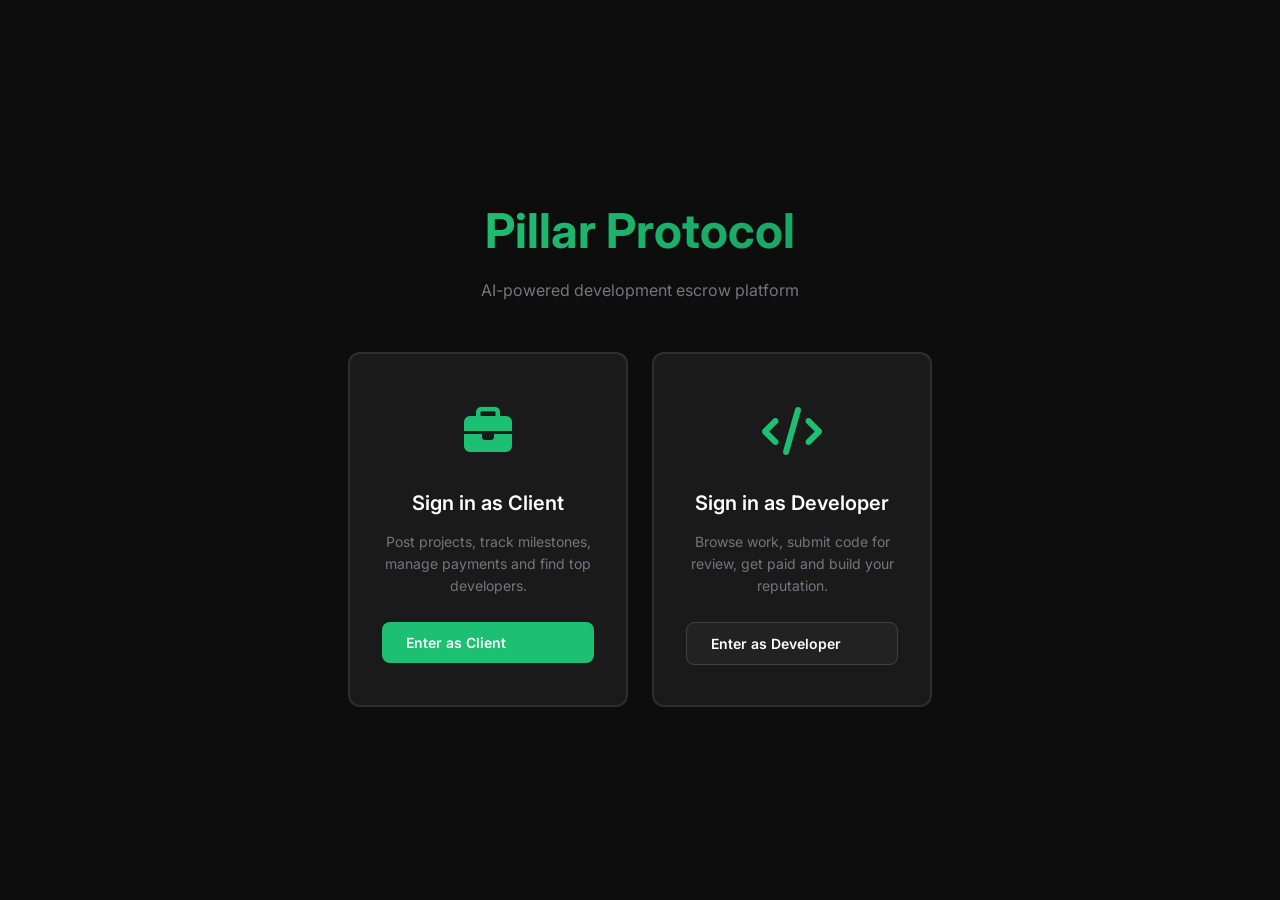
==== index.html @ 8ac26a9f "Fresh Start: Clean Architecture Overhaul" ====
<!DOCTYPE html>
<html lang="en">
<head>
    <meta charset="UTF-8">
    <meta name="viewport" content="width=device-width, initial-scale=1.0">
    <title>Pillar Protocol - AI Development Platform</title>
    <link rel="preconnect" href="https://fonts.googleapis.com">
    <link rel="preconnect" href="https://fonts.gstatic.com" crossorigin>
    <link href="https://fonts.googleapis.com/css2?family=Inter:wght@300;400;500;600;700&display=swap" rel="stylesheet">
    <link rel="stylesheet" href="https://cdnjs.cloudflare.com/ajax/libs/font-awesome/6.4.0/css/all.min.css">
    <link rel="stylesheet" href="style.css">
</head>
<body>

    <!-- ===================== ROLE SELECTION SCREEN ===================== -->
    <div id="role-selection" class="role-screen">
        <div class="role-hero">
            <h1 class="role-logo">Pillar Protocol</h1>
            <p class="role-tagline">AI-powered development escrow platform</p>
        </div>
        <div class="role-cards">
            <div class="role-card" onclick="enterAs('client')">
                <div class="role-icon"><i class="fas fa-briefcase"></i></div>
                <h2>Sign in as Client</h2>
                <p>Post projects, track milestones, manage payments and find top developers.</p>
                <button class="btn btn-primary role-btn">Enter as Client</button>
            </div>
            <div class="role-card" onclick="enterAs('developer')">
                <div class="role-icon"><i class="fas fa-code"></i></div>
                <h2>Sign in as Developer</h2>
                <p>Browse work, submit code for review, get paid and build your reputation.</p>
                <button class="btn btn-secondary role-btn">Enter as Developer</button>
            </div>
        </div>
    </div>

    <!-- ===================== CLIENT APP ===================== -->
    <div id="client-app" class="app-container" style="display:none;">
        <aside class="sidebar">
            <div class="sidebar-header">
                <h1 class="logo">Pillar</h1>
                <p class="logo-subtitle">Protocol</p>
            </div>
            <nav class="sidebar-nav">
                <button class="nav-item active" data-tab="c-dashboard">
                    <i class="fas fa-th-large"></i><span>Dashboard</span>
                </button>
                <button class="nav-item" data-tab="c-plan">
                    <i class="fas fa-compass"></i><span>Plan</span>
                </button>
                <button class="nav-item" data-tab="c-payment">
                    <i class="fas fa-credit-card"></i><span>Payment</span>
                </button>
                <button class="nav-item" data-tab="c-vendors">
                    <i class="fas fa-users"></i><span>Vendors</span>
                </button>
            </nav>
            <div class="sidebar-footer">
                <div class="user-info">
                    <div class="user-avatar"><i class="fas fa-briefcase"></i></div>
                    <div class="user-details">
                        <span class="role-label">Client</span>
                        <input type="text" id="client-user-id" class="user-id-input" placeholder="User ID" value="client-demo-123">
                    </div>
                </div>
                <button class="btn-switch-role" onclick="switchRole()">
                    <i class="fas fa-exchange-alt"></i> Switch Role
                </button>
            </div>
        </aside>

        <main class="main-content">

            <!-- CLIENT: Dashboard -->
            <div class="tab-content active" id="c-dashboard-tab">
                <div class="content-header">
                    <div><h2>My Orders</h2><p class="text-muted">Track all your projects and milestones</p></div>
                    <div style="display:flex;gap:8px;">
                        <button class="btn btn-secondary" onclick="loadClientDashboard()">
                            <i class="fas fa-sync"></i> Refresh
                        </button>
                        <button class="btn btn-primary" onclick="clientSwitchTab('c-plan')">
                            <i class="fas fa-plus"></i> New Project
                        </button>
                    </div>
                </div>
                <div id="client-orders-list">
                    <div class="empty-state">
                        <i class="fas fa-folder-open"></i>
                        <p>No projects yet. Start by creating a plan.</p>
                        <button class="btn btn-primary" onclick="clientSwitchTab('c-plan')">Create Project</button>
                    </div>
                </div>
            </div>

            <!-- CLIENT: Plan -->
            <div class="tab-content" id="c-plan-tab">
                <div class="content-header">
                    <div><h2>Project Planning</h2><p class="text-muted">Collaborate with AI to structure your project</p></div>
                    <button class="btn-icon" onclick="startNewConversation()" title="New Conversation">
                        <i class="fas fa-plus"></i>
                    </button>
                </div>
                <div class="chat-layout">
                    <div class="chat-area">
                        <div id="chat-messages" class="chat-messages"></div>
                        <div id="typing-indicator" class="typing-indicator" style="display: none;">
                            <div class="typing-dots"><span></span><span></span><span></span></div>
                            <span class="typing-text">Architect Agent is thinking...</span>
                        </div>
                    </div>
                    <div class="chat-input-container">
                        <textarea id="chat-input" class="chat-input" rows="1" placeholder="Describe your project or request changes..."></textarea>
                        <button class="btn-send" onclick="sendChatMessage()"><i class="fas fa-paper-plane"></i></button>
                    </div>
                    <div id="action-buttons" class="action-bar" style="display: none;">
                        <button class="btn btn-success" onclick="finalizeChecklist()">
                            <i class="fas fa-check"></i> Finalize Checklist
                        </button>
                        <button class="btn btn-secondary" onclick="showEstimatedPrice()">
                            <i class="fas fa-dollar-sign"></i> Show Price
                        </button>
                    </div>
                </div>
                <div id="current-milestones" class="milestones-section"></div>
            </div>

            <!-- CLIENT: Payment -->
            <div class="tab-content" id="c-payment-tab">
                <div class="content-header">
                    <div><h2>Payment</h2><p class="text-muted">Review and confirm your project payment</p></div>
                </div>
                <div id="payment-summary" class="payment-container"></div>
                <div id="payment-gateway" class="payment-gateway" style="display: none;">
                    <h3>Payment Gateway</h3>
                    <div class="payment-form">
                        <div class="form-group">
                            <label>Card Number</label>
                            <input type="text" class="form-input" placeholder="1234 5678 9012 3456" maxlength="19" id="card-number">
                        </div>
                        <div class="form-row">
                            <div class="form-group">
                                <label>Expiry Date</label>
                                <input type="text" class="form-input" placeholder="MM/YY" maxlength="5" id="card-expiry">
                            </div>
                            <div class="form-group">
                                <label>CVV</label>
                                <input type="text" class="form-input" placeholder="123" maxlength="3" id="card-cvv">
                            </div>
                        </div>
                        <div class="form-group">
                            <label>Cardholder Name</label>
                            <input type="text" class="form-input" placeholder="John Doe" id="card-name">
                        </div>
                    </div>
                </div>
                <div class="action-bar">
                    <button class="btn btn-success" onclick="confirmPayment()">
                        <i class="fas fa-check-circle"></i> Confirm Payment
                    </button>
                    <button class="btn btn-secondary" onclick="goBackToEdit()">
                        <i class="fas fa-arrow-left"></i> Back to Edit
                    </button>
                </div>
                <div id="payment-result"></div>
            </div>

            <!-- CLIENT: Vendors -->
            <div class="tab-content" id="c-vendors-tab">
                <div class="content-header">
                    <div><h2>Vendors</h2><p class="text-muted">Browse available developers and their reputation</p></div>
                </div>
                <div id="vendors-list" class="vendors-grid"></div>
            </div>

        </main>
    </div>

    <!-- ===================== DEVELOPER APP ===================== -->
    <div id="developer-app" class="app-container" style="display:none;">
        <aside class="sidebar">
            <div class="sidebar-header">
                <h1 class="logo">Pillar</h1>
                <p class="logo-subtitle">Protocol</p>
            </div>
            <nav class="sidebar-nav">
                <button class="nav-item active" data-tab="d-dashboard">
                    <i class="fas fa-th-large"></i><span>Dashboard</span>
                </button>
                <button class="nav-item" data-tab="d-submit">
                    <i class="fas fa-code"></i><span>Submit</span>
                </button>
                <button class="nav-item" data-tab="d-projects">
                    <i class="fas fa-folder-open"></i><span>Projects</span>
                </button>
                <button class="nav-item" data-tab="d-reputation">
                    <i class="fas fa-star"></i><span>Reputation</span>
                </button>
            </nav>
            <div class="sidebar-footer">
                <div class="user-info">
                    <div class="user-avatar"><i class="fas fa-code"></i></div>
                    <div class="user-details">
                        <span class="role-label">Developer</span>
                        <input type="text" id="dev-user-id" class="user-id-input" placeholder="User ID" value="dev-demo-123">
                    </div>
                </div>
                <button class="btn-switch-role" onclick="switchRole()">
                    <i class="fas fa-exchange-alt"></i> Switch Role
                </button>
            </div>
        </aside>

        <main class="main-content">

            <!-- DEV: Dashboard -->
            <div class="tab-content active" id="d-dashboard-tab">
                <div class="content-header">
                    <div><h2>My Work</h2><p class="text-muted">All assigned milestones and their status</p></div>
                    <button class="btn btn-secondary" onclick="loadDevDashboard()">
                        <i class="fas fa-sync"></i> Refresh
                    </button>
                </div>
                <div id="dev-work-list">
                    <div class="empty-state">
                        <i class="fas fa-tasks"></i>
                        <p>Enter your User ID in the sidebar and click Refresh to load your work.</p>
                    </div>
                </div>
            </div>

            <!-- DEV: Submit -->
            <div class="tab-content" id="d-submit-tab">
                <div class="content-header">
                    <div><h2>Submit Code</h2><p class="text-muted">Upload your code or fetch from GitHub for review</p></div>
                </div>
                <div class="form-container">
                    <div class="form-group">
                        <label>Project ID</label>
                        <input type="text" id="submit-project-id" class="form-input" placeholder="Enter project ID">
                        <button class="btn btn-secondary" style="margin-top: 8px;" onclick="loadProjectMilestones()">
                            <i class="fas fa-sync"></i> Load Milestones
                        </button>
                    </div>
                    <div id="milestone-selector" style="display: none; margin-bottom: 24px;">
                        <label>Select Milestone</label>
                        <div id="milestone-list" class="milestone-selector-list"></div>
                    </div>
                    <div class="form-group">
                        <label>Milestone ID</label>
                        <input type="text" id="submit-milestone-id" class="form-input" placeholder="Enter milestone ID or select above">
                    </div>
                    <div class="submit-tabs">
                        <button class="submit-tab-btn active" data-submit-tab="upload">
                            <i class="fas fa-upload"></i> Upload Files
                        </button>
                        <button class="submit-tab-btn" data-submit-tab="github">
                            <i class="fab fa-github"></i> Fetch from GitHub
                        </button>
                    </div>
                    <div id="upload-section" class="submit-section active">
                        <div class="form-group">
                            <label>Code Files</label>
                            <div class="file-upload-area">
                                <input type="file" id="code-files" multiple accept=".py,.js,.ts,.java,.cpp,.c,.go,.rs,.jsx,.tsx,.html,.css" hidden>
                                <button class="btn btn-secondary" onclick="document.getElementById('code-files').click()">
                                    <i class="fas fa-upload"></i> Choose Files
                                </button>
                                <div id="file-list" class="file-list"></div>
                            </div>
                        </div>
                    </div>
                    <div id="github-section" class="submit-section">
                        <div class="form-group">
                            <label>GitHub Repository URL</label>
                            <input type="text" id="github-repo" class="form-input" placeholder="https://github.com/username/repo">
                        </div>
                        <div class="form-group">
                            <label>Branch (optional)</label>
                            <input type="text" id="github-branch" class="form-input" placeholder="main" value="main">
                        </div>
                        <div class="form-group">
                            <label>Path (optional)</label>
                            <input type="text" id="github-path" class="form-input" placeholder="src/ (leave empty for root)">
                        </div>
                        <button class="btn btn-secondary" onclick="fetchFromGitHub()">
                            <i class="fab fa-github"></i> Fetch Repository
                        </button>
                        <div id="github-status" class="status-message"></div>
                    </div>
                    <button class="btn btn-primary" onclick="submitCode()">
                        <i class="fas fa-paper-plane"></i> Submit for Review
                    </button>
                    <div id="submit-result" class="result-container"></div>
                    <div id="pfi-gauge-container" class="pfi-container" style="display: none;">
                        <h3>Performance Score</h3>
                        <div class="pfi-score-display">
                            <div class="pfi-circle">
                                <span id="pfi-score" class="pfi-number">0</span>
                            </div>
                            <p class="text-muted">Your reputation score</p>
                        </div>
                    </div>
                </div>
            </div>

            <!-- DEV: Projects -->
            <div class="tab-content" id="d-projects-tab">
                <div class="content-header">
                    <div><h2>Projects</h2><p class="text-muted">View and manage project details</p></div>
                </div>
                <div class="form-container">
                    <div class="form-group">
                        <label>Project ID</label>
                        <div class="input-group">
                            <input type="text" id="view-project-id" class="form-input" placeholder="Enter project ID">
                            <button class="btn btn-primary" onclick="viewProject()">
                                <i class="fas fa-search"></i> Load
                            </button>
                        </div>
                    </div>
                    <div id="project-result" class="result-container"></div>
                </div>
            </div>

            <!-- DEV: Reputation -->
            <div class="tab-content" id="d-reputation-tab">
                <div class="content-header">
                    <div><h2>My Reputation</h2><p class="text-muted">Your performance history and score</p></div>
                </div>
                <div class="form-container">
                    <div class="form-group">
                        <label>User ID</label>
                        <div class="input-group">
                            <input type="text" id="reputation-user-id" class="form-input" placeholder="Enter user ID" value="dev-demo-123">
                            <button class="btn btn-primary" onclick="viewReputation()">
                                <i class="fas fa-search"></i> Load
                            </button>
                        </div>
                    </div>
                    <div id="reputation-result" class="result-container"></div>
                </div>
            </div>

        </main>
    </div>

    <!-- Loading Overlay -->
    <div id="loading" class="loading-overlay" style="display: none;">
        <div class="spinner"></div>
    </div>

    <!-- Toast Notification Container -->
    <div id="toast-container" class="toast-container"></div>

    <script src="script.js"></script>
</body>
</html>
---- style.css ----
/* Fiverr-inspired Dark Mode - Clean Professional UI */

:root {
    --bg-primary: #0d0d0d;
    --bg-secondary: #1a1a1a;
    --bg-tertiary: #222222;
    --bg-hover: #2a2a2a;
    
    --text-primary: #ffffff;
    --text-secondary: #b5b5b5;
    --text-muted: #74767e;
    
    --accent-primary: #1dbf73;
    --accent-hover: #19a463;
    --accent-light: rgba(29, 191, 115, 0.1);
    
    --border-color: #2e2e2e;
    --border-light: #404145;
    
    --success: #1dbf73;
    --warning: #ffbe5b;
    --error: #f74040;
    --info: #446ee7;
    
    --accent-green: #1dbf73;
    --accent-red: #f74040;
    
    --shadow-sm: 0 1px 3px rgba(0, 0, 0, 0.3);
    --shadow-md: 0 4px 12px rgba(0, 0, 0, 0.4);
    --shadow-lg: 0 8px 24px rgba(0, 0, 0, 0.5);
    
    --radius-sm: 4px;
    --radius-md: 8px;
    --radius-lg: 12px;
    
    --transition: all 0.2s ease;
}

* {
    margin: 0;
    padding: 0;
    box-sizing: border-box;
}

body {
    font-family: 'Inter', -apple-system, BlinkMacSystemFont, 'Segoe UI', sans-serif;
    background: var(--bg-primary);
    color: var(--text-primary);
    line-height: 1.6;
    overflow-x: hidden;
}

/* App Layout */
.app-container {
    display: flex;
    height: 100vh;
    overflow: hidden;
}

/* Sidebar */
.sidebar {
    width: 240px;
    background: var(--bg-secondary);
    border-right: 1px solid var(--border-color);
    display: flex;
    flex-direction: column;
    flex-shrink: 0;
}

.sidebar-header {
    padding: 24px 20px;
    border-bottom: 1px solid var(--border-color);
}

.logo {
    font-size: 24px;
    font-weight: 700;
    color: var(--text-primary);
    letter-spacing: -0.5px;
}

.logo-subtitle {
    font-size: 12px;
    color: var(--text-muted);
    font-weight: 500;
    text-transform: uppercase;
    letter-spacing: 1px;
    margin-top: 2px;
}

.sidebar-nav {
    flex: 1;
    padding: 16px 12px;
    overflow-y: auto;
}

.nav-item {
    display: flex;
    align-items: center;
    gap: 12px;
    width: 100%;
    padding: 12px 16px;
    background: transparent;
    border: none;
    border-radius: var(--radius-md);
    color: var(--text-secondary);
    font-size: 14px;
    font-weight: 500;
    cursor: pointer;
    transition: var(--transition);
    margin-bottom: 4px;
}

.nav-item:hover {
    background: var(--bg-hover);
    color: var(--text-primary);
}

.nav-item.active {
    background: var(--accent-light);
    color: var(--accent-primary);
}

.nav-item i {
    width: 20px;
    font-size: 16px;
}

.sidebar-footer {
    padding: 16px;
    border-top: 1px solid var(--border-color);
}

.user-info {
    display: flex;
    align-items: center;
    gap: 12px;
}

.user-avatar {
    width: 40px;
    height: 40px;
    border-radius: 50%;
    background: var(--bg-tertiary);
    display: flex;
    align-items: center;
    justify-content: center;
    color: var(--text-muted);
    flex-shrink: 0;
}

.user-details {
    flex: 1;
    min-width: 0;
}

.user-id-input {
    width: 100%;
    background: transparent;
    border: none;
    color: var(--text-primary);
    font-size: 13px;
    font-family: 'Inter', sans-serif;
    outline: none;
}

/* Main Content */
.main-content {
    flex: 1;
    overflow-y: auto;
    background: var(--bg-primary);
}

.tab-content {
    display: none;
    padding: 32px;
    max-width: 1200px;
    margin: 0 auto;
}

.tab-content.active {
    display: block;
    animation: fadeIn 0.2s ease;
}

@keyframes fadeIn {
    from {
        opacity: 0;
        transform: translateY(8px);
    }
    to {
        opacity: 1;
        transform: translateY(0);
    }
}

.content-header {
    display: flex;
    justify-content: space-between;
    align-items: flex-start;
    margin-bottom: 32px;
}

.content-header h2 {
    font-size: 28px;
    font-weight: 700;
    color: var(--text-primary);
    margin-bottom: 4px;
}

.text-muted {
    color: var(--text-muted);
    font-size: 14px;
}

/* Buttons */
.btn {
    display: inline-flex;
    align-items: center;
    gap: 8px;
    padding: 12px 24px;
    border: none;
    border-radius: var(--radius-md);
    font-size: 14px;
    font-weight: 600;
    font-family: 'Inter', sans-serif;
    cursor: pointer;
    transition: var(--transition);
    white-space: nowrap;
}

.btn-primary {
    background: var(--accent-primary);
    color: white;
}

.btn-primary:hover {
    background: var(--accent-hover);
    transform: translateY(-1px);
    box-shadow: var(--shadow-md);
}

.btn-secondary {
    background: var(--bg-tertiary);
    color: var(--text-primary);
    border: 1px solid var(--border-light);
}

.btn-secondary:hover {
    background: var(--bg-hover);
    border-color: var(--border-light);
}

.btn-success {
    background: var(--success);
    color: white;
}

.btn-success:hover {
    background: var(--accent-hover);
    transform: translateY(-1px);
}

.btn-icon {
    width: 40px;
    height: 40px;
    padding: 0;
    display: flex;
    align-items: center;
    justify-content: center;
    background: var(--bg-tertiary);
    border: 1px solid var(--border-light);
    border-radius: var(--radius-md);
    color: var(--text-secondary);
    cursor: pointer;
    transition: var(--transition);
}

.btn-icon:hover {
    background: var(--bg-hover);
    color: var(--text-primary);
}

.action-bar {
    display: flex;
    gap: 12px;
    margin-top: 24px;
    padding: 20px;
    background: var(--bg-secondary);
    border-radius: var(--radius-lg);
    border: 1px solid var(--border-color);
}

/* Chat Layout */
.chat-layout {
    background: var(--bg-secondary);
    border: 1px solid var(--border-color);
    border-radius: var(--radius-lg);
    overflow: hidden;
}

.chat-area {
    height: 500px;
    overflow-y: auto;
    padding: 24px;
}

.chat-messages {
    display: flex;
    flex-direction: column;
    gap: 16px;
}

.chat-message {
    max-width: 80%;
    padding: 16px;
    border-radius: var(--radius-lg);
    animation: slideUp 0.2s ease;
}

@keyframes slideUp {
    from {
        opacity: 0;
        transform: translateY(12px);
    }
    to {
        opacity: 1;
        transform: translateY(0);
    }
}

.chat-message.user {
    align-self: flex-end;
    background: var(--accent-primary);
    color: white;
    border-bottom-right-radius: 4px;
}

.chat-message.assistant {
    align-self: flex-start;
    background: var(--bg-tertiary);
    border: 1px solid var(--border-color);
    border-bottom-left-radius: 4px;
}

.message-header {
    font-size: 12px;
    font-weight: 600;
    text-transform: uppercase;
    letter-spacing: 0.5px;
    margin-bottom: 8px;
    opacity: 0.7;
}

.message-content {
    font-size: 14px;
    line-height: 1.6;
    white-space: pre-wrap;
}

.milestones-preview {
    margin-top: 16px;
    padding-top: 16px;
    border-top: 1px solid var(--border-color);
}

.milestone-preview {
    padding: 12px;
    background: var(--bg-primary);
    border-radius: var(--radius-md);
    margin-bottom: 8px;
    border-left: 3px solid var(--accent-primary);
}

.milestone-preview strong {
    display: block;
    color: var(--text-primary);
    margin-bottom: 4px;
}

.milestone-preview p {
    font-size: 13px;
    color: var(--text-secondary);
    margin: 4px 0;
}

.milestone-preview small {
    font-size: 12px;
    color: var(--text-muted);
}

/* Chat Input */
.chat-input-container {
    display: flex;
    gap: 12px;
    padding: 20px;
    border-top: 1px solid var(--border-color);
    background: var(--bg-tertiary);
}

.chat-input {
    flex: 1;
    padding: 12px 16px;
    background: var(--bg-primary);
    border: 1px solid var(--border-color);
    border-radius: var(--radius-md);
    color: var(--text-primary);
    font-size: 14px;
    font-family: 'Inter', sans-serif;
    resize: none;
    outline: none;
    transition: var(--transition);
    max-height: 120px;
}

.chat-input:focus {
    border-color: var(--accent-primary);
}

.btn-send {
    width: 48px;
    height: 48px;
    padding: 0;
    display: flex;
    align-items: center;
    justify-content: center;
    background: var(--accent-primary);
    border: none;
    border-radius: var(--radius-md);
    color: white;
    cursor: pointer;
    transition: var(--transition);
}

.btn-send:hover {
    background: var(--accent-hover);
    transform: scale(1.05);
}

/* Milestones Section */
.milestones-section {
    margin-top: 32px;
}

.milestones-section h3 {
    font-size: 18px;
    font-weight: 600;
    margin-bottom: 16px;
    color: var(--text-primary);
}

.milestone-card {
    background: var(--bg-secondary);
    border: 1px solid var(--border-color);
    border-radius: var(--radius-lg);
    padding: 20px;
    margin-bottom: 16px;
    transition: var(--transition);
}

.milestone-card:hover {
    border-color: var(--border-light);
    box-shadow: var(--shadow-sm);
}

.milestone-header {
    display: flex;
    justify-content: space-between;
    align-items: center;
    margin-bottom: 12px;
}

.milestone-title {
    font-size: 16px;
    font-weight: 600;
    color: var(--text-primary);
}

.milestone-description {
    font-size: 14px;
    color: var(--text-secondary);
    margin-bottom: 16px;
    line-height: 1.6;
}

.status-badge {
    display: inline-block;
    padding: 4px 12px;
    border-radius: 12px;
    font-size: 11px;
    font-weight: 600;
    text-transform: uppercase;
    letter-spacing: 0.5px;
}

.status-pending {
    background: rgba(255, 190, 91, 0.15);
    color: var(--warning);
}

.status-locked {
    background: rgba(68, 110, 231, 0.15);
    color: var(--info);
}

.status-released {
    background: rgba(29, 191, 115, 0.15);
    color: var(--success);
}

.status-disputed {
    background: rgba(247, 64, 64, 0.15);
    color: var(--error);
}

.status-draft {
    background: rgba(181, 181, 181, 0.15);
    color: var(--text-muted);
}

.requirements-list {
    list-style: none;
    margin-top: 12px;
}

.requirements-list li {
    padding: 8px 0;
    padding-left: 24px;
    position: relative;
    font-size: 13px;
    color: var(--text-secondary);
}

.requirements-list li:before {
    content: "•";
    position: absolute;
    left: 8px;
    color: var(--accent-primary);
    font-weight: bold;
}

/* Forms */
.form-container {
    max-width: 600px;
}

.form-group {
    margin-bottom: 24px;
}

.form-group label {
    display: block;
    font-size: 13px;
    font-weight: 600;
    color: var(--text-primary);
    margin-bottom: 8px;
}

.form-input {
    width: 100%;
    padding: 12px 16px;
    background: var(--bg-secondary);
    border: 1px solid var(--border-color);
    border-radius: var(--radius-md);
    color: var(--text-primary);
    font-size: 14px;
    font-family: 'Inter', sans-serif;
    transition: var(--transition);
    outline: none;
}

.form-input:focus {
    border-color: var(--accent-primary);
    background: var(--bg-tertiary);
}

.input-group {
    display: flex;
    gap: 12px;
}

.input-group .form-input {
    flex: 1;
}

/* File Upload */
.file-upload-area {
    padding: 24px;
    background: var(--bg-secondary);
    border: 2px dashed var(--border-color);
    border-radius: var(--radius-lg);
    text-align: center;
    transition: var(--transition);
}

.file-upload-area:hover {
    border-color: var(--border-light);
}

.file-list {
    margin-top: 16px;
    text-align: left;
}

.file-list p {
    font-size: 13px;
    font-weight: 600;
    color: var(--text-primary);
    margin-bottom: 8px;
}

.file-list div {
    padding: 8px 12px;
    background: var(--bg-tertiary);
    border-radius: var(--radius-sm);
    font-size: 13px;
    color: var(--text-secondary);
    margin-bottom: 4px;
}

/* Payment */
.payment-container {
    background: var(--bg-secondary);
    border: 1px solid var(--border-color);
    border-radius: var(--radius-lg);
    padding: 32px;
    margin-bottom: 24px;
}

.payment-container h3 {
    font-size: 20px;
    font-weight: 600;
    margin-bottom: 24px;
}

.payment-details {
    background: var(--bg-tertiary);
    padding: 20px;
    border-radius: var(--radius-md);
    margin-bottom: 24px;
}

.payment-details p {
    display: flex;
    justify-content: space-between;
    padding: 8px 0;
    font-size: 14px;
}

.price-highlight {
    font-size: 32px;
    font-weight: 700;
    color: var(--accent-primary);
}

.payment-milestone {
    display: flex;
    justify-content: space-between;
    padding: 12px;
    background: var(--bg-tertiary);
    border-radius: var(--radius-md);
    margin-bottom: 8px;
    font-size: 14px;
}

/* PFI Score */
.pfi-container {
    margin-top: 32px;
    padding: 32px;
    background: var(--bg-secondary);
    border: 1px solid var(--border-color);
    border-radius: var(--radius-lg);
    text-align: center;
}

.pfi-score-display {
    margin-top: 24px;
}

.pfi-circle {
    width: 160px;
    height: 160px;
    margin: 0 auto;
    border-radius: 50%;
    background: linear-gradient(135deg, var(--accent-primary), var(--info));
    display: flex;
    align-items: center;
    justify-content: center;
    box-shadow: var(--shadow-lg);
    position: relative;
}

.pfi-circle::before {
    content: '';
    position: absolute;
    inset: 8px;
    background: var(--bg-secondary);
    border-radius: 50%;
}

.pfi-number {
    position: relative;
    z-index: 1;
    font-size: 48px;
    font-weight: 700;
    color: var(--text-primary);
}

/* Result Containers */
.result-container {
    margin-top: 24px;
}

.success-message {
    padding: 16px;
    background: rgba(29, 191, 115, 0.1);
    border: 1px solid var(--success);
    border-radius: var(--radius-md);
    color: var(--success);
    font-size: 14px;
}

.error-message {
    padding: 16px;
    background: rgba(247, 64, 64, 0.1);
    border: 1px solid var(--error);
    border-radius: var(--radius-md);
    color: var(--error);
    font-size: 14px;
}

/* Loading Overlay */
.loading-overlay {
    position: fixed;
    inset: 0;
    background: rgba(13, 13, 13, 0.9);
    display: flex;
    align-items: center;
    justify-content: center;
    z-index: 9999;
    backdrop-filter: blur(4px);
}

.spinner {
    width: 48px;
    height: 48px;
    border: 4px solid var(--bg-tertiary);
    border-top-color: var(--accent-primary);
    border-radius: 50%;
    animation: spin 0.8s linear infinite;
}

@keyframes spin {
    to {
        transform: rotate(360deg);
    }
}

/* Scrollbar */
::-webkit-scrollbar {
    width: 8px;
    height: 8px;
}

::-webkit-scrollbar-track {
    background: var(--bg-primary);
}

::-webkit-scrollbar-thumb {
    background: var(--bg-tertiary);
    border-radius: 4px;
}

::-webkit-scrollbar-thumb:hover {
    background: var(--bg-hover);
}

/* Responsive */
@media (max-width: 768px) {
    .sidebar {
        width: 200px;
    }
    
    .tab-content {
        padding: 20px;
    }
    
    .chat-message {
        max-width: 90%;
    }
    
    .action-bar {
        flex-direction: column;
    }
    
    .btn {
        width: 100%;
        justify-content: center;
    }
}

/* Milestone Selector */
.milestone-selector-list {
    display: flex;
    flex-direction: column;
    gap: 8px;
    margin-top: 12px;
}

.milestone-selector-item {
    padding: 12px 16px;
    background: var(--bg-secondary);
    border: 2px solid var(--border-color);
    border-radius: var(--radius-md);
    cursor: pointer;
    transition: var(--transition);
    display: flex;
    justify-content: space-between;
    align-items: center;
}

.milestone-selector-item:hover {
    border-color: var(--accent-primary);
    background: var(--bg-tertiary);
}

.milestone-selector-item.selected {
    border-color: var(--accent-primary);
    background: var(--accent-light);
}

.milestone-selector-title {
    font-weight: 600;
    color: var(--text-primary);
    font-size: 14px;
}

.milestone-selector-id {
    font-size: 12px;
    color: var(--text-muted);
    font-family: 'Courier New', monospace;
}

/* Typing Indicator */
.typing-indicator {
    display: flex;
    align-items: center;
    gap: 12px;
    padding: 16px;
    background: var(--bg-tertiary);
    border: 1px solid var(--border-color);
    border-radius: var(--radius-lg);
    max-width: 80%;
    margin-top: 16px;
    animation: slideUp 0.2s ease;
}

.typing-dots {
    display: flex;
    gap: 6px;
}

.typing-dots span {
    width: 8px;
    height: 8px;
    background: var(--accent-primary);
    border-radius: 50%;
    animation: typingBounce 1.4s infinite;
}

.typing-dots span:nth-child(2) {
    animation-delay: 0.2s;
}

.typing-dots span:nth-child(3) {
    animation-delay: 0.4s;
}

@keyframes typingBounce {
    0%, 60%, 100% {
        transform: translateY(0);
        opacity: 0.7;
    }
    30% {
        transform: translateY(-10px);
        opacity: 1;
    }
}

.typing-text {
    font-size: 13px;
    color: var(--text-muted);
    font-style: italic;
}

/* Toast Notifications */
.toast-container {
    position: fixed;
    top: 20px;
    right: 20px;
    z-index: 10000;
    display: flex;
    flex-direction: column;
    gap: 12px;
    max-width: 400px;
}

.toast {
    padding: 16px 20px;
    background: var(--bg-secondary);
    border: 1px solid var(--border-color);
    border-radius: var(--radius-lg);
    box-shadow: var(--shadow-lg);
    display: flex;
    align-items: center;
    gap: 12px;
    animation: slideInRight 0.3s ease;
}

@keyframes slideInRight {
    from {
        transform: translateX(400px);
        opacity: 0;
    }
    to {
        transform: translateX(0);
        opacity: 1;
    }
}

.toast.success {
    border-left: 4px solid var(--success);
}

.toast.error {
    border-left: 4px solid var(--error);
}

.toast.info {
    border-left: 4px solid var(--info);
}

.toast.warning {
    border-left: 4px solid var(--warning);
}

.toast-icon {
    font-size: 20px;
    flex-shrink: 0;
}

.toast.success .toast-icon {
    color: var(--success);
}

.toast.error .toast-icon {
    color: var(--error);
}

.toast.info .toast-icon {
    color: var(--info);
}

.toast.warning .toast-icon {
    color: var(--warning);
}

.toast-content {
    flex: 1;
}

.toast-title {
    font-weight: 600;
    font-size: 14px;
    margin-bottom: 4px;
}

.toast-message {
    font-size: 13px;
    color: var(--text-secondary);
}

.toast-close {
    background: none;
    border: none;
    color: var(--text-muted);
    cursor: pointer;
    font-size: 18px;
    padding: 0;
    width: 24px;
    height: 24px;
    display: flex;
    align-items: center;
    justify-content: center;
    border-radius: 4px;
    transition: var(--transition);
}

.toast-close:hover {
    background: var(--bg-hover);
    color: var(--text-primary);
}

/* Payment Gateway */
.payment-gateway {
    background: var(--bg-secondary);
    border: 1px solid var(--border-color);
    border-radius: var(--radius-lg);
    padding: 32px;
    margin-bottom: 24px;
}

.payment-gateway h3 {
    font-size: 18px;
    font-weight: 600;
    margin-bottom: 24px;
}

.payment-form {
    max-width: 500px;
}

.form-row {
    display: grid;
    grid-template-columns: 2fr 1fr;
    gap: 16px;
}

/* Submit Tabs */
.submit-tabs {
    display: flex;
    gap: 8px;
    margin-bottom: 24px;
    border-bottom: 2px solid var(--border-color);
}

.submit-tab-btn {
    display: flex;
    align-items: center;
    gap: 8px;
    padding: 12px 24px;
    background: transparent;
    border: none;
    border-bottom: 2px solid transparent;
    color: var(--text-secondary);
    font-size: 14px;
    font-weight: 500;
    cursor: pointer;
    transition: var(--transition);
    margin-bottom: -2px;
}

.submit-tab-btn:hover {
    color: var(--text-primary);
}

.submit-tab-btn.active {
    color: var(--accent-primary);
    border-bottom-color: var(--accent-primary);
}

.submit-section {
    display: none;
}

.submit-section.active {
    display: block;
}

.status-message {
    margin-top: 16px;
    padding: 12px;
    border-radius: var(--radius-md);
    font-size: 13px;
}

.status-message.success {
    background: rgba(29, 191, 115, 0.1);
    border: 1px solid var(--success);
    color: var(--success);
}

.status-message.error {
    background: rgba(247, 64, 64, 0.1);
    border: 1px solid var(--error);
    color: var(--error);
}

.status-message.info {
    background: rgba(68, 110, 231, 0.1);
    border: 1px solid var(--info);
    color: var(--info);
}

/* Empty state */
.empty-state {
    display: flex;
    flex-direction: column;
    align-items: center;
    justify-content: center;
    padding: 60px 20px;
    color: var(--text-muted);
    text-align: center;
    gap: 16px;
}

.empty-state i {
    font-size: 48px;
    opacity: 0.4;
}

.empty-state p {
    font-size: 14px;
    max-width: 300px;
}

/* btn-danger (not in clean section) */
.btn-danger {
    display: inline-flex;
    align-items: center;
    gap: 8px;
    padding: 8px 16px;
    background: rgba(247, 64, 64, 0.15);
    color: var(--error);
    border: 1px solid var(--error);
    border-radius: var(--radius-md);
    font-size: 13px;
    font-weight: 600;
    font-family: 'Inter', sans-serif;
    cursor: pointer;
    transition: var(--transition);
}

.btn-danger:hover {
    background: rgba(247, 64, 64, 0.25);
}

.btn-danger:disabled {
    opacity: 0.3;
    cursor: not-allowed;
}

/* ============================================
   ROLE SELECTION SCREEN
   ============================================ */

.role-screen {
    display: flex;
    flex-direction: column;
    align-items: center;
    justify-content: center;
    min-height: 100vh;
    background: var(--bg-primary);
    padding: 40px 20px;
}

.role-hero {
    text-align: center;
    margin-bottom: 48px;
}

.role-logo {
    font-size: 48px;
    font-weight: 700;
    background: linear-gradient(135deg, var(--accent-primary), var(--accent-hover));
    -webkit-background-clip: text;
    -webkit-text-fill-color: transparent;
    background-clip: text;
    margin: 0 0 8px 0;
}

.role-tagline {
    color: var(--text-muted);
    font-size: 16px;
    margin: 0;
}

.role-cards {
    display: flex;
    gap: 24px;
    flex-wrap: wrap;
    justify-content: center;
}

.role-card {
    background: var(--bg-secondary);
    border: 2px solid var(--border-color);
    border-radius: var(--radius-lg);
    padding: 40px 32px;
    width: 280px;
    text-align: center;
    cursor: pointer;
    transition: var(--transition);
}

.role-card:hover {
    border-color: var(--accent-primary);
    transform: translateY(-4px);
    box-shadow: 0 12px 40px rgba(99, 102, 241, 0.2);
}

.role-icon {
    font-size: 48px;
    color: var(--accent-primary);
    margin-bottom: 16px;
}

.role-card h2 {
    font-size: 20px;
    font-weight: 600;
    margin: 0 0 12px 0;
    color: var(--text-primary);
}

.role-card p {
    color: var(--text-muted);
    font-size: 14px;
    line-height: 1.6;
    margin: 0 0 24px 0;
}

.role-btn {
    width: 100%;
}

/* ============================================
   SIDEBAR ROLE ELEMENTS
   ============================================ */

.role-label {
    font-size: 11px;
    text-transform: uppercase;
    letter-spacing: 0.08em;
    color: var(--accent-primary);
    font-weight: 600;
    display: block;
    margin-bottom: 4px;
}

.btn-switch-role {
    width: 100%;
    padding: 8px 12px;
    background: transparent;
    border: 1px solid var(--border-color);
    border-radius: var(--radius-sm);
    color: var(--text-muted);
    font-size: 13px;
    cursor: pointer;
    transition: var(--transition);
    margin-top: 12px;
    display: flex;
    align-items: center;
    justify-content: center;
    gap: 8px;
}

.btn-switch-role:hover {
    border-color: var(--accent-primary);
    color: var(--accent-primary);
}

/* ============================================
   VENDORS GRID
   ============================================ */

.vendors-grid {
    display: grid;
    grid-template-columns: repeat(auto-fill, minmax(220px, 1fr));
    gap: 20px;
    padding: 4px;
}

.vendor-card {
    background: var(--bg-secondary);
    border: 1px solid var(--border-color);
    border-radius: var(--radius-md);
    padding: 24px 20px;
    text-align: center;
    transition: var(--transition);
}

.vendor-card:hover {
    border-color: var(--accent-primary);
    transform: translateY(-2px);
}

.vendor-avatar {
    width: 56px;
    height: 56px;
    border-radius: 50%;
    display: flex;
    align-items: center;
    justify-content: center;
    font-size: 20px;
    font-weight: 700;
    color: #fff;
    margin: 0 auto 12px;
}

.vendor-name {
    font-weight: 600;
    font-size: 15px;
    color: var(--text-primary);
    margin-bottom: 10px;
}

.vendor-skills {
    display: flex;
    flex-wrap: wrap;
    gap: 6px;
    justify-content: center;
    margin-bottom: 14px;
}

.skill-tag {
    background: rgba(99, 102, 241, 0.15);
    color: var(--accent-primary);
    border-radius: 20px;
    padding: 2px 10px;
    font-size: 11px;
    font-weight: 500;
}

.vendor-meta {
    display: flex;
    justify-content: center;
    gap: 16px;
    font-size: 13px;
    color: var(--text-muted);
    margin-bottom: 10px;
}

.vendor-rep {
    font-size: 15px;
    font-weight: 600;
}

/* ============================================
   ORDERS TABLE
   ============================================ */

.orders-table-wrap {
    overflow-x: auto;
    border-radius: var(--radius-md);
    border: 1px solid var(--border-color);
}

.orders-table {
    width: 100%;
    border-collapse: collapse;
    font-size: 14px;
}

.orders-table th {
    background: var(--bg-secondary);
    padding: 12px 16px;
    text-align: left;
    font-weight: 600;
    color: var(--text-muted);
    font-size: 12px;
    text-transform: uppercase;
    letter-spacing: 0.05em;
    border-bottom: 1px solid var(--border-color);
}

.orders-table td {
    padding: 12px 16px;
    border-bottom: 1px solid var(--border-color);
    color: var(--text-primary);
    vertical-align: middle;
}

.orders-table tr:last-child td {
    border-bottom: none;
}

.orders-table tr:hover td {
    background: var(--bg-hover);
}
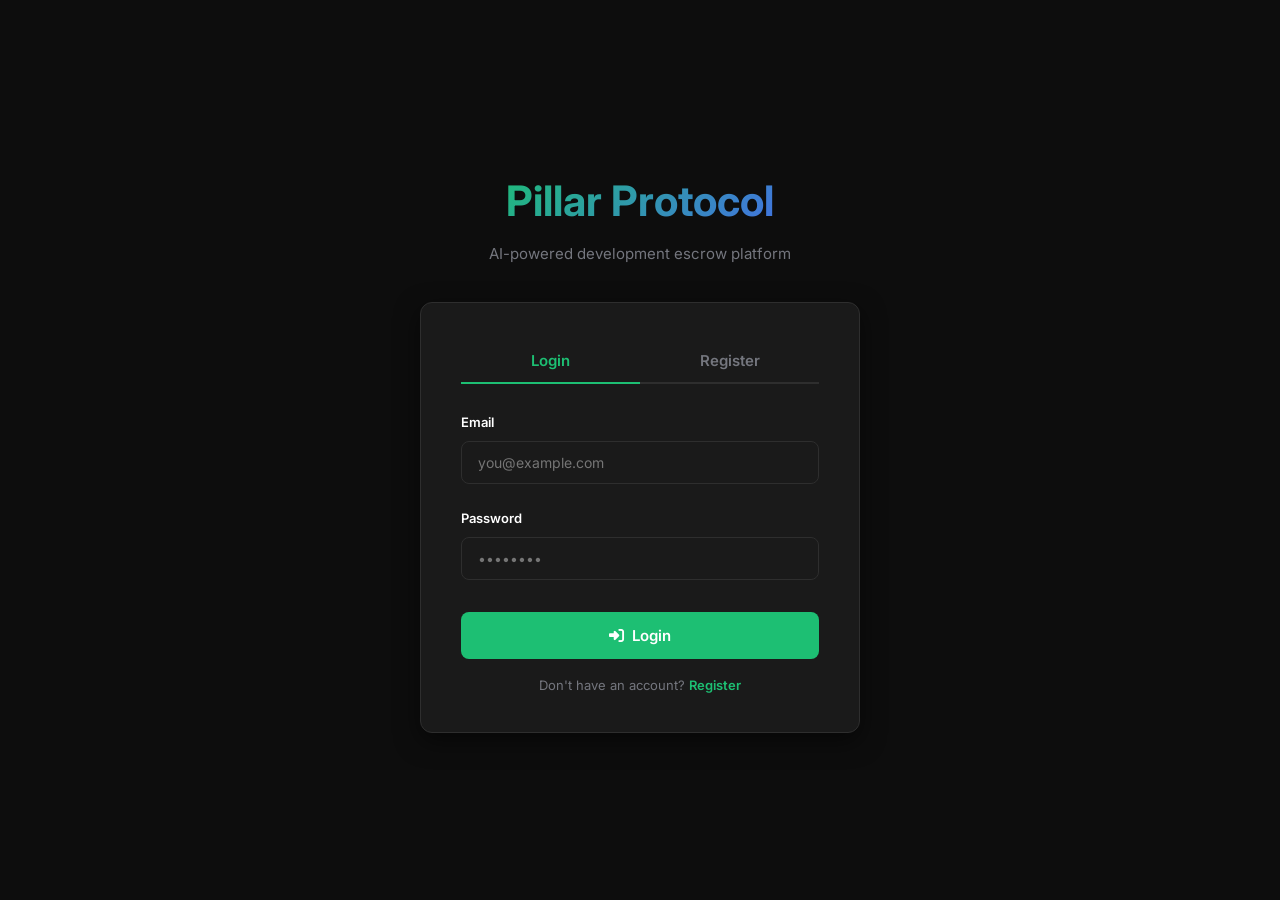
==== commit d521c414: "feat: strict architect agent with high-level questioning, deadline support, single developer selecti" ====
--- a/index.html
+++ b/index.html
@@ -12,24 +12,73 @@
 </head>
 <body>
 
-    <!-- ===================== ROLE SELECTION SCREEN ===================== -->
-    <div id="role-selection" class="role-screen">
-        <div class="role-hero">
-            <h1 class="role-logo">Pillar Protocol</h1>
-            <p class="role-tagline">AI-powered development escrow platform</p>
+    <!-- ===================== AUTH SCREEN ===================== -->
+    <div id="auth-screen" class="auth-screen">
+        <div class="auth-hero">
+            <h1 class="auth-logo">Pillar Protocol</h1>
+            <p class="auth-tagline">AI-powered development escrow platform</p>
         </div>
-        <div class="role-cards">
-            <div class="role-card" onclick="enterAs('client')">
-                <div class="role-icon"><i class="fas fa-briefcase"></i></div>
-                <h2>Sign in as Client</h2>
-                <p>Post projects, track milestones, manage payments and find top developers.</p>
-                <button class="btn btn-primary role-btn">Enter as Client</button>
-            </div>
-            <div class="role-card" onclick="enterAs('developer')">
-                <div class="role-icon"><i class="fas fa-code"></i></div>
-                <h2>Sign in as Developer</h2>
-                <p>Browse work, submit code for review, get paid and build your reputation.</p>
-                <button class="btn btn-secondary role-btn">Enter as Developer</button>
+
+        <div class="auth-card">
+            <!-- Tab switcher -->
+            <div class="auth-tabs">
+                <button class="auth-tab active" onclick="switchAuthTab('login')">Login</button>
+                <button class="auth-tab" onclick="switchAuthTab('register')">Register</button>
+            </div>
+
+            <!-- LOGIN FORM -->
+            <div id="login-form" class="auth-form active">
+                <div class="form-group">
+                    <label>Email</label>
+                    <input type="email" id="login-email" class="form-input" placeholder="you@example.com">
+                </div>
+                <div class="form-group">
+                    <label>Password</label>
+                    <input type="password" id="login-password" class="form-input" placeholder="••••••••">
+                </div>
+                <button class="btn btn-primary auth-submit-btn" onclick="doLogin()">
+                    <i class="fas fa-sign-in-alt"></i> Login
+                </button>
+                <p class="auth-switch-hint">Don't have an account? <a href="#" onclick="switchAuthTab('register')">Register</a></p>
+            </div>
+
+            <!-- REGISTER FORM -->
+            <div id="register-form" class="auth-form">
+                <!-- Role selector -->
+                <div class="auth-role-selector">
+                    <button class="auth-role-btn active" id="reg-role-client" onclick="selectRegRole('client')">
+                        <i class="fas fa-briefcase"></i> Client
+                    </button>
+                    <button class="auth-role-btn" id="reg-role-developer" onclick="selectRegRole('developer')">
+                        <i class="fas fa-code"></i> Developer
+                    </button>
+                </div>
+                <input type="hidden" id="reg-role" value="client">
+
+                <div class="form-group">
+                    <label>Full Name</label>
+                    <input type="text" id="reg-name" class="form-input" placeholder="John Doe">
+                </div>
+                <div class="form-group">
+                    <label>Email</label>
+                    <input type="email" id="reg-email" class="form-input" placeholder="you@example.com">
+                </div>
+                <div class="form-group">
+                    <label>Password</label>
+                    <input type="password" id="reg-password" class="form-input" placeholder="Min 6 characters">
+                </div>
+
+                <!-- Developer-only field -->
+                <div id="dev-threshold-group" class="form-group" style="display:none;">
+                    <label>Monthly Payment Threshold ($)</label>
+                    <input type="number" id="reg-threshold" class="form-input" placeholder="e.g. 8000" min="100">
+                    <small class="field-hint" id="threshold-hint"></small>
+                </div>
+
+                <button class="btn btn-primary auth-submit-btn" onclick="doRegister()">
+                    <i class="fas fa-user-plus"></i> Create Account
+                </button>
+                <p class="auth-switch-hint">Already have an account? <a href="#" onclick="switchAuthTab('login')">Login</a></p>
             </div>
         </div>
     </div>
@@ -45,26 +94,32 @@
                 <button class="nav-item active" data-tab="c-dashboard">
                     <i class="fas fa-th-large"></i><span>Dashboard</span>
                 </button>
+                <button class="nav-item" data-tab="c-vendors">
+                    <i class="fas fa-users"></i><span>Vendors</span>
+                </button>
                 <button class="nav-item" data-tab="c-plan">
                     <i class="fas fa-compass"></i><span>Plan</span>
                 </button>
                 <button class="nav-item" data-tab="c-payment">
                     <i class="fas fa-credit-card"></i><span>Payment</span>
-                </button>
-                <button class="nav-item" data-tab="c-vendors">
-                    <i class="fas fa-users"></i><span>Vendors</span>
                 </button>
             </nav>
             <div class="sidebar-footer">
                 <div class="user-info">
-                    <div class="user-avatar"><i class="fas fa-briefcase"></i></div>
+                    <div class="user-avatar" id="client-avatar-initials" style="background:var(--accent-primary);color:#fff;font-weight:700;font-size:16px;">C</div>
                     <div class="user-details">
                         <span class="role-label">Client</span>
-                        <input type="text" id="client-user-id" class="user-id-input" placeholder="User ID" value="client-demo-123">
-                    </div>
-                </div>
-                <button class="btn-switch-role" onclick="switchRole()">
-                    <i class="fas fa-exchange-alt"></i> Switch Role
+                        <span id="client-display-name" style="font-size:13px;color:var(--text-primary);display:block;font-weight:500;">—</span>
+                        <span id="client-display-email" style="font-size:11px;color:var(--text-muted);display:block;">—</span>
+                        <!-- hidden input kept for compatibility -->
+                        <input type="hidden" id="client-user-id" value="">
+                    </div>
+                </div>
+                <button class="btn-switch-role" onclick="clientSwitchTab('c-profile')" style="margin-top:8px;">
+                    <i class="fas fa-user-circle"></i> Profile
+                </button>
+                <button class="btn-switch-role" onclick="logout()" style="margin-top:6px;border-color:var(--error);color:var(--error);">
+                    <i class="fas fa-sign-out-alt"></i> Logout
                 </button>
             </div>
         </aside>
@@ -173,6 +228,22 @@
                 <div id="vendors-list" class="vendors-grid"></div>
             </div>
 
+            <!-- CLIENT: Profile -->
+            <div class="tab-content" id="c-profile-tab">
+                <div class="content-header">
+                    <div><h2>My Profile</h2><p class="text-muted">Your account details</p></div>
+                </div>
+                <div class="profile-card">
+                    <div class="profile-avatar" id="client-profile-avatar">C</div>
+                    <div class="profile-info">
+                        <div class="profile-row"><span class="profile-label">Name</span><span id="profile-client-name">—</span></div>
+                        <div class="profile-row"><span class="profile-label">Email</span><span id="profile-client-email">—</span></div>
+                        <div class="profile-row"><span class="profile-label">Role</span><span class="status-badge status-released">Client</span></div>
+                        <div class="profile-row"><span class="profile-label">User ID</span><code id="profile-client-id" style="font-size:12px;color:var(--text-muted)">—</code></div>
+                    </div>
+                </div>
+            </div>
+
         </main>
     </div>
 
@@ -199,14 +270,19 @@
             </nav>
             <div class="sidebar-footer">
                 <div class="user-info">
-                    <div class="user-avatar"><i class="fas fa-code"></i></div>
+                    <div class="user-avatar" id="dev-avatar-initials" style="background:var(--info);color:#fff;font-weight:700;font-size:16px;">D</div>
                     <div class="user-details">
                         <span class="role-label">Developer</span>
-                        <input type="text" id="dev-user-id" class="user-id-input" placeholder="User ID" value="dev-demo-123">
-                    </div>
-                </div>
-                <button class="btn-switch-role" onclick="switchRole()">
-                    <i class="fas fa-exchange-alt"></i> Switch Role
+                        <span id="dev-display-name" style="font-size:13px;color:var(--text-primary);display:block;font-weight:500;">—</span>
+                        <span id="dev-display-email" style="font-size:11px;color:var(--text-muted);display:block;">—</span>
+                        <input type="hidden" id="dev-user-id" value="">
+                    </div>
+                </div>
+                <button class="btn-switch-role" onclick="devSwitchTab('d-profile')" style="margin-top:8px;">
+                    <i class="fas fa-user-circle"></i> Profile
+                </button>
+                <button class="btn-switch-role" onclick="logout()" style="margin-top:6px;border-color:var(--error);color:var(--error);">
+                    <i class="fas fa-sign-out-alt"></i> Logout
                 </button>
             </div>
         </aside>
@@ -224,7 +300,7 @@
                 <div id="dev-work-list">
                     <div class="empty-state">
                         <i class="fas fa-tasks"></i>
-                        <p>Enter your User ID in the sidebar and click Refresh to load your work.</p>
+                        <p>Loading your work...</p>
                     </div>
                 </div>
             </div>
@@ -332,13 +408,37 @@
                     <div class="form-group">
                         <label>User ID</label>
                         <div class="input-group">
-                            <input type="text" id="reputation-user-id" class="form-input" placeholder="Enter user ID" value="dev-demo-123">
+                            <input type="text" id="reputation-user-id" class="form-input" placeholder="Enter user ID">
                             <button class="btn btn-primary" onclick="viewReputation()">
                                 <i class="fas fa-search"></i> Load
                             </button>
                         </div>
                     </div>
                     <div id="reputation-result" class="result-container"></div>
+                </div>
+            </div>
+
+            <!-- DEV: Profile -->
+            <div class="tab-content" id="d-profile-tab">
+                <div class="content-header">
+                    <div><h2>My Profile</h2><p class="text-muted">Your account details</p></div>
+                </div>
+                <div class="profile-card">
+                    <div class="profile-avatar" id="dev-profile-avatar">D</div>
+                    <div class="profile-info">
+                        <div class="profile-row"><span class="profile-label">Name</span><span id="profile-dev-name">—</span></div>
+                        <div class="profile-row"><span class="profile-label">Email</span><span id="profile-dev-email">—</span></div>
+                        <div class="profile-row"><span class="profile-label">Role</span><span class="status-badge status-locked">Developer</span></div>
+                        <div class="profile-row"><span class="profile-label">User ID</span><code id="profile-dev-id" style="font-size:12px;color:var(--text-muted)">—</code></div>
+                        <div class="profile-row" id="profile-threshold-row">
+                            <span class="profile-label">Payment Threshold</span>
+                            <span id="profile-dev-threshold">—</span>
+                        </div>
+                        <div class="profile-row" id="profile-rate-row">
+                            <span class="profile-label">Hourly Rate</span>
+                            <span id="profile-dev-rate">—</span>
+                        </div>
+                    </div>
                 </div>
             </div>
 
--- a/style.css
+++ b/style.css
@@ -1284,6 +1284,11 @@
     transform: translateY(-2px);
 }
 
+.vendor-selected {
+    border-color: var(--accent-green) !important;
+    box-shadow: 0 0 0 2px rgba(29, 191, 115, 0.25);
+}
+
 .vendor-avatar {
     width: 56px;
     height: 56px;
@@ -1377,3 +1382,198 @@
 .orders-table tr:hover td {
     background: var(--bg-hover);
 }
+
+/* ============================================
+   AUTH SCREEN
+   ============================================ */
+
+.auth-screen {
+    display: flex;
+    flex-direction: column;
+    align-items: center;
+    justify-content: center;
+    min-height: 100vh;
+    background: var(--bg-primary);
+    padding: 40px 20px;
+}
+
+.auth-hero {
+    text-align: center;
+    margin-bottom: 36px;
+}
+
+.auth-logo {
+    font-size: 42px;
+    font-weight: 700;
+    background: linear-gradient(135deg, var(--accent-primary), #446ee7);
+    -webkit-background-clip: text;
+    -webkit-text-fill-color: transparent;
+    background-clip: text;
+    margin: 0 0 8px 0;
+}
+
+.auth-tagline {
+    color: var(--text-muted);
+    font-size: 15px;
+    margin: 0;
+}
+
+.auth-card {
+    background: var(--bg-secondary);
+    border: 1px solid var(--border-color);
+    border-radius: var(--radius-lg);
+    padding: 36px 40px;
+    width: 100%;
+    max-width: 440px;
+    box-shadow: var(--shadow-lg);
+}
+
+.auth-tabs {
+    display: flex;
+    gap: 0;
+    margin-bottom: 28px;
+    border-bottom: 2px solid var(--border-color);
+}
+
+.auth-tab {
+    flex: 1;
+    padding: 12px;
+    background: transparent;
+    border: none;
+    border-bottom: 2px solid transparent;
+    color: var(--text-muted);
+    font-size: 15px;
+    font-weight: 600;
+    font-family: 'Inter', sans-serif;
+    cursor: pointer;
+    transition: var(--transition);
+    margin-bottom: -2px;
+}
+
+.auth-tab:hover { color: var(--text-primary); }
+
+.auth-tab.active {
+    color: var(--accent-primary);
+    border-bottom-color: var(--accent-primary);
+}
+
+.auth-form { display: none; }
+.auth-form.active { display: block; }
+
+.auth-submit-btn {
+    width: 100%;
+    justify-content: center;
+    padding: 14px;
+    font-size: 15px;
+    margin-top: 8px;
+}
+
+.auth-switch-hint {
+    text-align: center;
+    margin-top: 16px;
+    font-size: 13px;
+    color: var(--text-muted);
+}
+
+.auth-switch-hint a {
+    color: var(--accent-primary);
+    text-decoration: none;
+    font-weight: 600;
+}
+
+.auth-switch-hint a:hover { text-decoration: underline; }
+
+/* Role selector inside register form */
+.auth-role-selector {
+    display: flex;
+    gap: 12px;
+    margin-bottom: 24px;
+}
+
+.auth-role-btn {
+    flex: 1;
+    padding: 12px;
+    background: var(--bg-tertiary);
+    border: 2px solid var(--border-color);
+    border-radius: var(--radius-md);
+    color: var(--text-secondary);
+    font-size: 14px;
+    font-weight: 600;
+    font-family: 'Inter', sans-serif;
+    cursor: pointer;
+    transition: var(--transition);
+    display: flex;
+    align-items: center;
+    justify-content: center;
+    gap: 8px;
+}
+
+.auth-role-btn:hover {
+    border-color: var(--accent-primary);
+    color: var(--text-primary);
+}
+
+.auth-role-btn.active {
+    border-color: var(--accent-primary);
+    background: var(--accent-light);
+    color: var(--accent-primary);
+}
+
+.field-hint {
+    display: block;
+    margin-top: 6px;
+    font-size: 12px;
+    color: var(--accent-primary);
+}
+
+/* ============================================
+   PROFILE CARD
+   ============================================ */
+
+.profile-card {
+    background: var(--bg-secondary);
+    border: 1px solid var(--border-color);
+    border-radius: var(--radius-lg);
+    padding: 36px;
+    max-width: 520px;
+    display: flex;
+    gap: 32px;
+    align-items: flex-start;
+}
+
+.profile-avatar {
+    width: 72px;
+    height: 72px;
+    border-radius: 50%;
+    background: var(--accent-primary);
+    color: #fff;
+    font-size: 28px;
+    font-weight: 700;
+    display: flex;
+    align-items: center;
+    justify-content: center;
+    flex-shrink: 0;
+}
+
+.profile-info {
+    flex: 1;
+    display: flex;
+    flex-direction: column;
+    gap: 14px;
+}
+
+.profile-row {
+    display: flex;
+    justify-content: space-between;
+    align-items: center;
+    padding-bottom: 12px;
+    border-bottom: 1px solid var(--border-color);
+    font-size: 14px;
+}
+
+.profile-row:last-child { border-bottom: none; }
+
+.profile-label {
+    color: var(--text-muted);
+    font-weight: 500;
+}
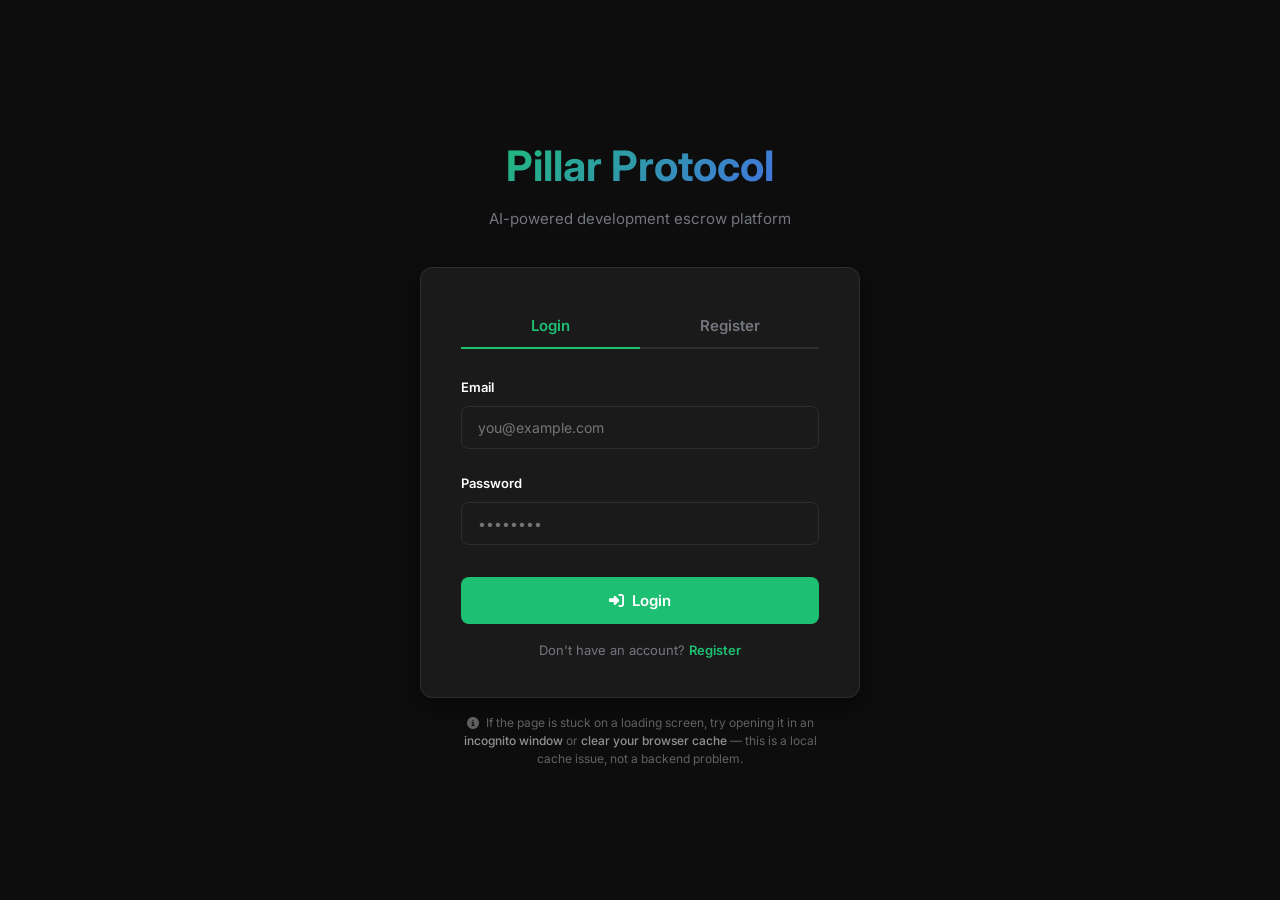
==== commit a7ce32ed: "feat: payout page, per-dev hourly rate, project completion notifications, cache hint on login, earni" ====
--- a/index.html
+++ b/index.html
@@ -70,8 +70,8 @@
 
                 <!-- Developer-only field -->
                 <div id="dev-threshold-group" class="form-group" style="display:none;">
-                    <label>Monthly Payment Threshold ($)</label>
-                    <input type="number" id="reg-threshold" class="form-input" placeholder="e.g. 8000" min="100">
+                    <label>Monthly Payment Threshold (₹ INR)</label>
+                    <input type="number" id="reg-threshold" class="form-input" placeholder="e.g. 672000" min="1000">
                     <small class="field-hint" id="threshold-hint"></small>
                 </div>
 
@@ -81,6 +81,11 @@
                 <p class="auth-switch-hint">Already have an account? <a href="#" onclick="switchAuthTab('login')">Login</a></p>
             </div>
         </div>
+
+        <p class="auth-cache-notice">
+            <i class="fas fa-info-circle"></i>
+            If the page is stuck on a loading screen, try opening it in an <strong>incognito window</strong> or <strong>clear your browser cache</strong> — this is a local cache issue, not a backend problem.
+        </p>
     </div>
 
     <!-- ===================== CLIENT APP ===================== -->
@@ -261,6 +266,9 @@
                 <button class="nav-item" data-tab="d-submit">
                     <i class="fas fa-code"></i><span>Submit</span>
                 </button>
+                <button class="nav-item" data-tab="d-payout">
+                    <i class="fas fa-wallet"></i><span>Payout</span>
+                </button>
                 <button class="nav-item" data-tab="d-projects">
                     <i class="fas fa-folder-open"></i><span>Projects</span>
                 </button>
@@ -377,6 +385,19 @@
                             <p class="text-muted">Your reputation score</p>
                         </div>
                     </div>
+                </div>
+            </div>
+
+            <!-- DEV: Payout -->
+            <div class="tab-content" id="d-payout-tab">
+                <div class="content-header">
+                    <div><h2>Payout</h2><p class="text-muted">Your earnings from completed milestones</p></div>
+                    <button class="btn btn-secondary" onclick="loadPayoutPage()">
+                        <i class="fas fa-sync"></i> Refresh
+                    </button>
+                </div>
+                <div id="payout-content">
+                    <div class="empty-state"><i class="fas fa-spinner fa-spin"></i><p>Loading earnings...</p></div>
                 </div>
             </div>
 
--- a/style.css
+++ b/style.css
@@ -1577,3 +1577,148 @@
     color: var(--text-muted);
     font-weight: 500;
 }
+
+/* Live polling indicator */
+.live-dot {
+    display: inline-block;
+    width: 7px;
+    height: 7px;
+    background: var(--accent-green, #1dbf73);
+    border-radius: 50%;
+    margin-left: 6px;
+    vertical-align: middle;
+    animation: livePulse 2s ease-in-out infinite;
+}
+@keyframes livePulse {
+    0%, 100% { opacity: 1; transform: scale(1); }
+    50% { opacity: 0.4; transform: scale(0.7); }
+}
+
+.auth-cache-notice {
+    margin-top: 16px;
+    font-size: 12px;
+    color: rgba(255, 255, 255, 0.35);
+    text-align: center;
+    max-width: 360px;
+    line-height: 1.5;
+}
+.auth-cache-notice i {
+    margin-right: 4px;
+}
+.auth-cache-notice strong {
+    color: rgba(255, 255, 255, 0.55);
+    font-weight: 500;
+}
+
+/* ============================================
+   PAYOUT PAGE
+   ============================================ */
+
+.payout-summary-grid {
+    display: grid;
+    grid-template-columns: repeat(auto-fit, minmax(180px, 1fr));
+    gap: 16px;
+    margin-bottom: 28px;
+}
+
+.payout-stat-card {
+    padding: 20px;
+    border-radius: 12px;
+    border: 1px solid rgba(255,255,255,0.08);
+    background: rgba(255,255,255,0.03);
+    text-align: center;
+}
+
+.payout-stat-green { border-color: rgba(29,191,115,0.3); background: rgba(29,191,115,0.07); }
+.payout-stat-blue  { border-color: rgba(99,102,241,0.3); background: rgba(99,102,241,0.07); }
+.payout-stat-amber { border-color: rgba(245,158,11,0.3); background: rgba(245,158,11,0.07); }
+
+.payout-stat-value {
+    font-size: 28px;
+    font-weight: 700;
+    color: var(--text-primary);
+    margin-bottom: 4px;
+}
+
+.payout-stat-green .payout-stat-value { color: var(--accent-green); }
+.payout-stat-blue  .payout-stat-value { color: #6366f1; }
+.payout-stat-amber .payout-stat-value { color: #f59e0b; }
+
+.payout-stat-label {
+    font-size: 12px;
+    color: var(--text-muted);
+    text-transform: uppercase;
+    letter-spacing: 0.05em;
+}
+
+.payout-project-card {
+    background: rgba(255,255,255,0.03);
+    border: 1px solid rgba(255,255,255,0.08);
+    border-radius: 12px;
+    padding: 20px;
+    margin-bottom: 16px;
+}
+
+.payout-project-header {
+    display: flex;
+    justify-content: space-between;
+    align-items: flex-start;
+    margin-bottom: 12px;
+    gap: 12px;
+}
+
+.payout-project-title {
+    font-size: 15px;
+    font-weight: 600;
+    color: var(--text-primary);
+    display: flex;
+    align-items: center;
+    flex-wrap: wrap;
+    gap: 6px;
+}
+
+.payout-project-total {
+    font-size: 22px;
+    font-weight: 700;
+    color: var(--accent-green);
+    white-space: nowrap;
+}
+
+.payout-progress-bar {
+    height: 4px;
+    background: rgba(255,255,255,0.08);
+    border-radius: 2px;
+    margin-bottom: 16px;
+    overflow: hidden;
+}
+
+.payout-progress-fill {
+    height: 100%;
+    background: linear-gradient(90deg, var(--accent-green), #6366f1);
+    border-radius: 2px;
+    transition: width 0.6s ease;
+}
+
+.payout-milestone-table {
+    width: 100%;
+    border-collapse: collapse;
+    font-size: 13px;
+}
+
+.payout-milestone-table th {
+    text-align: left;
+    padding: 6px 8px;
+    color: var(--text-muted);
+    font-weight: 500;
+    border-bottom: 1px solid rgba(255,255,255,0.06);
+}
+
+.payout-milestone-table td {
+    padding: 8px 8px;
+    border-bottom: 1px solid rgba(255,255,255,0.04);
+    color: var(--text-secondary);
+}
+
+.payout-milestone-table tr:last-child td {
+    border-bottom: none;
+}
